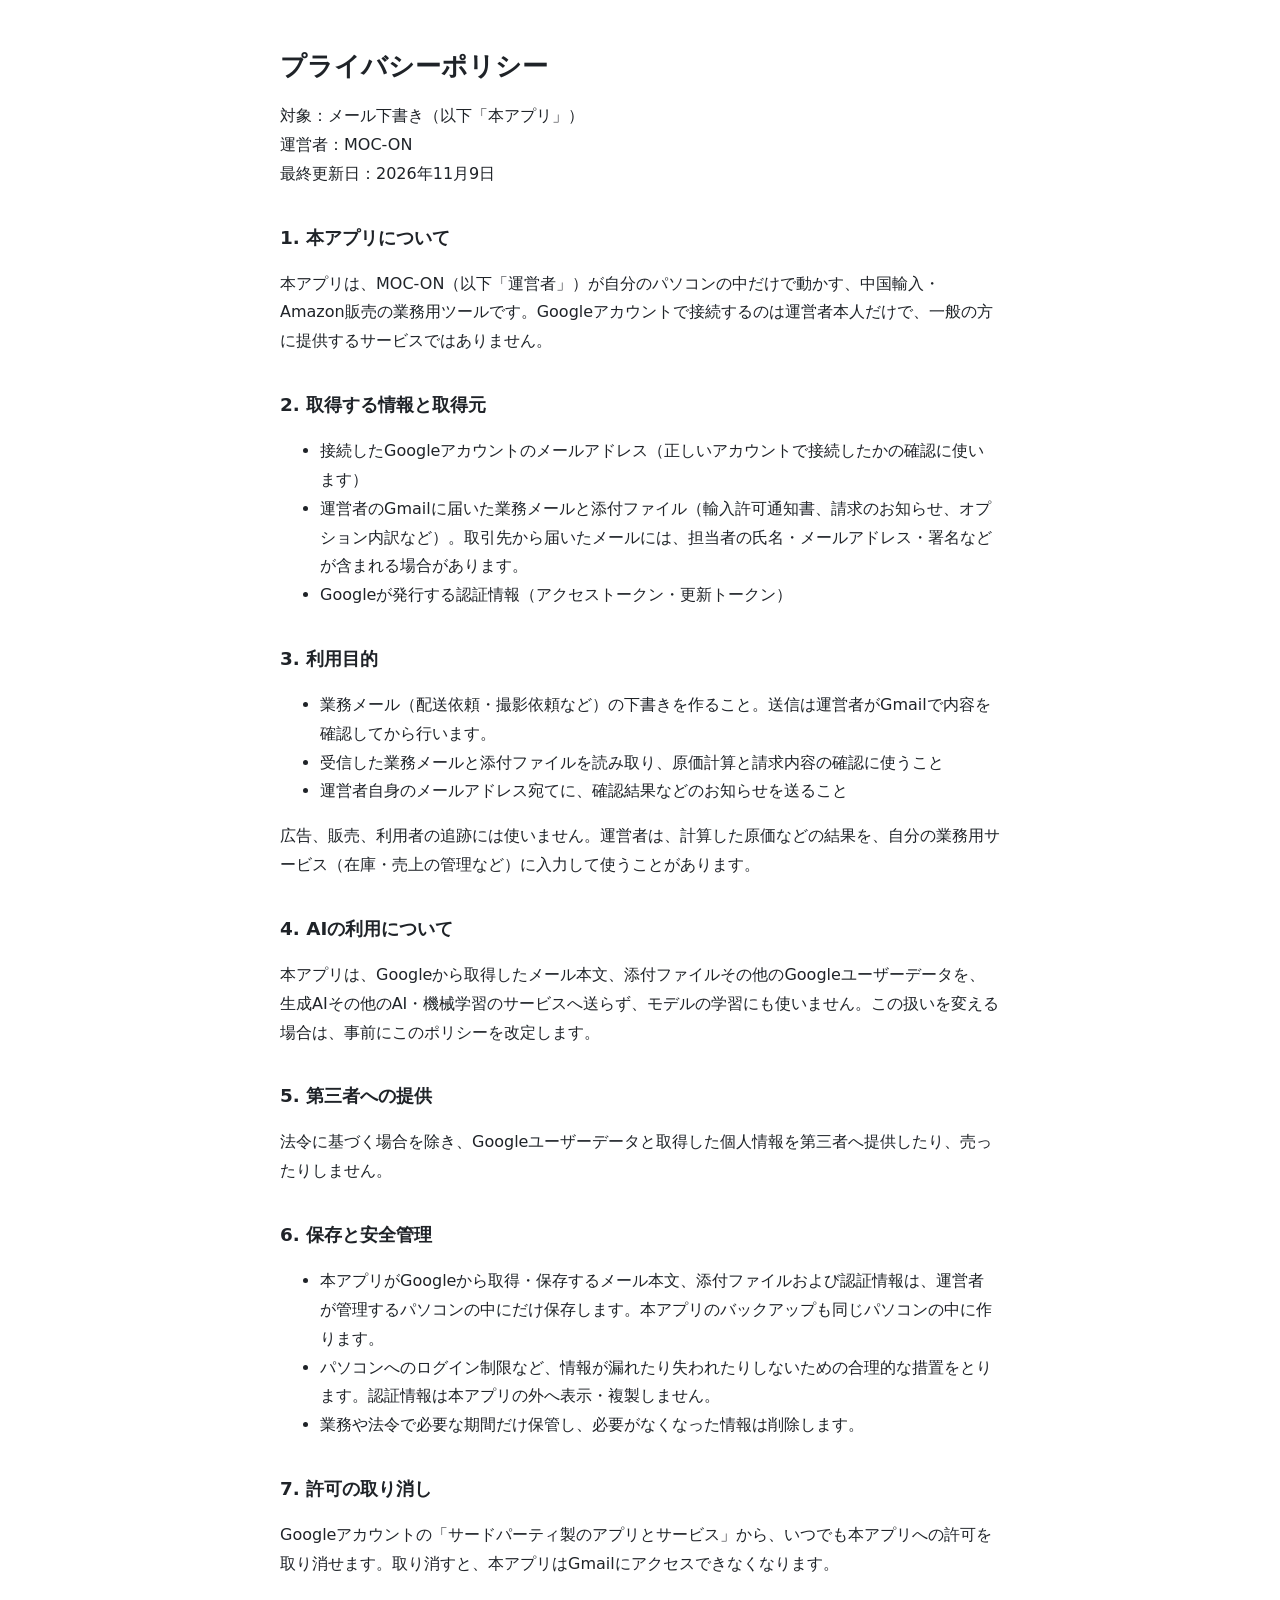
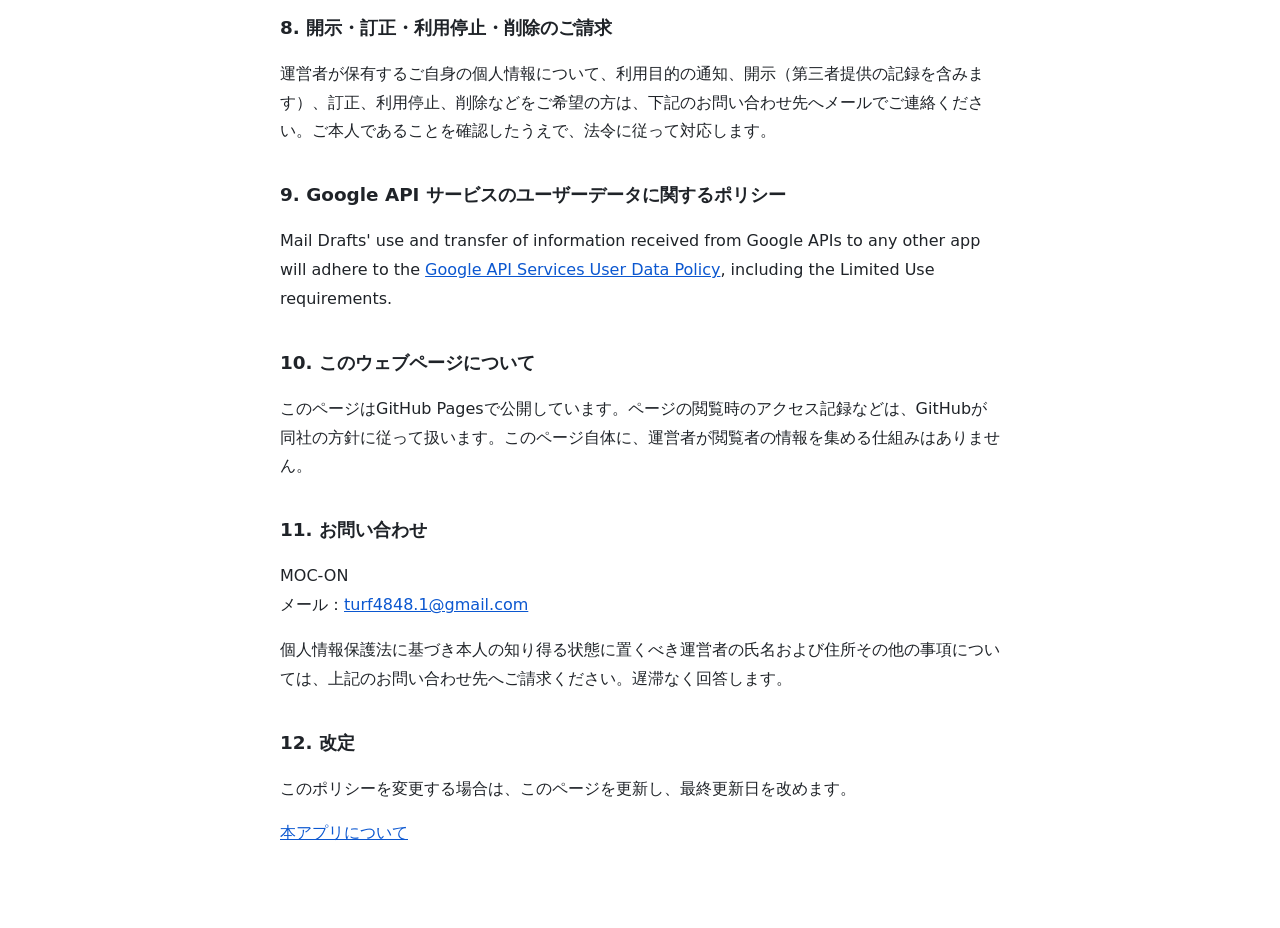
==== privacy.html @ c634601c "Add Mail Drafts homepage and privacy policy" ====
<!doctype html>
<html lang="ja">
<head>
<meta charset="utf-8">
<meta name="viewport" content="width=device-width, initial-scale=1">
<title>プライバシーポリシー | メール下書き</title>
<link rel="stylesheet" href="style.css">
</head>
<body>
<main>
<h1>プライバシーポリシー</h1>
<p>対象：メール下書き（以下「本アプリ」）<br>運営者：MOC-ON<br>最終更新日：2026年11月9日</p>

<h2>1. 本アプリについて</h2>
<p>本アプリは、MOC-ON（以下「運営者」）が自分のパソコンの中だけで動かす、中国輸入・Amazon販売の業務用ツールです。Googleアカウントで接続するのは運営者本人だけで、一般の方に提供するサービスではありません。</p>

<h2>2. 取得する情報と取得元</h2>
<ul>
<li>接続したGoogleアカウントのメールアドレス（正しいアカウントで接続したかの確認に使います）</li>
<li>運営者のGmailに届いた業務メールと添付ファイル（輸入許可通知書、請求のお知らせ、オプション内訳など）。取引先から届いたメールには、担当者の氏名・メールアドレス・署名などが含まれる場合があります。</li>
<li>Googleが発行する認証情報（アクセストークン・更新トークン）</li>
</ul>

<h2>3. 利用目的</h2>
<ul>
<li>業務メール（配送依頼・撮影依頼など）の下書きを作ること。送信は運営者がGmailで内容を確認してから行います。</li>
<li>受信した業務メールと添付ファイルを読み取り、原価計算と請求内容の確認に使うこと</li>
<li>運営者自身のメールアドレス宛てに、確認結果などのお知らせを送ること</li>
</ul>
<p>広告、販売、利用者の追跡には使いません。運営者は、計算した原価などの結果を、自分の業務用サービス（在庫・売上の管理など）に入力して使うことがあります。</p>

<h2>4. AIの利用について</h2>
<p>本アプリは、Googleから取得したメール本文、添付ファイルその他のGoogleユーザーデータを、生成AIその他のAI・機械学習のサービスへ送らず、モデルの学習にも使いません。この扱いを変える場合は、事前にこのポリシーを改定します。</p>

<h2>5. 第三者への提供</h2>
<p>法令に基づく場合を除き、Googleユーザーデータと取得した個人情報を第三者へ提供したり、売ったりしません。</p>

<h2>6. 保存と安全管理</h2>
<ul>
<li>本アプリがGoogleから取得・保存するメール本文、添付ファイルおよび認証情報は、運営者が管理するパソコンの中にだけ保存します。本アプリのバックアップも同じパソコンの中に作ります。</li>
<li>パソコンへのログイン制限など、情報が漏れたり失われたりしないための合理的な措置をとります。認証情報は本アプリの外へ表示・複製しません。</li>
<li>業務や法令で必要な期間だけ保管し、必要がなくなった情報は削除します。</li>
</ul>

<h2>7. 許可の取り消し</h2>
<p>Googleアカウントの「サードパーティ製のアプリとサービス」から、いつでも本アプリへの許可を取り消せます。取り消すと、本アプリはGmailにアクセスできなくなります。</p>

<h2>8. 開示・訂正・利用停止・削除のご請求</h2>
<p>運営者が保有するご自身の個人情報について、利用目的の通知、開示（第三者提供の記録を含みます）、訂正、利用停止、削除などをご希望の方は、下記のお問い合わせ先へメールでご連絡ください。ご本人であることを確認したうえで、法令に従って対応します。</p>

<h2>9. Google API サービスのユーザーデータに関するポリシー</h2>
<p lang="en">Mail Drafts' use and transfer of information received from Google APIs to any other app will adhere to the <a href="https://developers.google.com/terms/api-services-user-data-policy">Google API Services User Data Policy</a>, including the Limited Use requirements.</p>

<h2>10. このウェブページについて</h2>
<p>このページはGitHub Pagesで公開しています。ページの閲覧時のアクセス記録などは、GitHubが同社の方針に従って扱います。このページ自体に、運営者が閲覧者の情報を集める仕組みはありません。</p>

<h2>11. お問い合わせ</h2>
<p>MOC-ON<br>メール：<a href="mailto:turf4848.1@gmail.com">turf4848.1@gmail.com</a></p>
<p>個人情報保護法に基づき本人の知り得る状態に置くべき運営者の氏名および住所その他の事項については、上記のお問い合わせ先へご請求ください。遅滞なく回答します。</p>

<h2>12. 改定</h2>
<p>このポリシーを変更する場合は、このページを更新し、最終更新日を改めます。</p>

<p><a href="./">本アプリについて</a></p>
</main>
</body>
</html>
---- style.css ----
body { margin: 0; background: #ffffff; color: #1f2328; font-family: system-ui, -apple-system, "Segoe UI", "Hiragino Sans", "Yu Gothic UI", sans-serif; line-height: 1.8; }
main { max-width: 720px; margin: 0 auto; padding: 32px 16px 64px; }
h1 { font-size: 1.6rem; line-height: 1.4; }
h2 { font-size: 1.15rem; margin-top: 2rem; }
a { color: #0b57d0; }
hr { border: 0; border-top: 1px solid #d0d7de; margin: 2rem 0; }
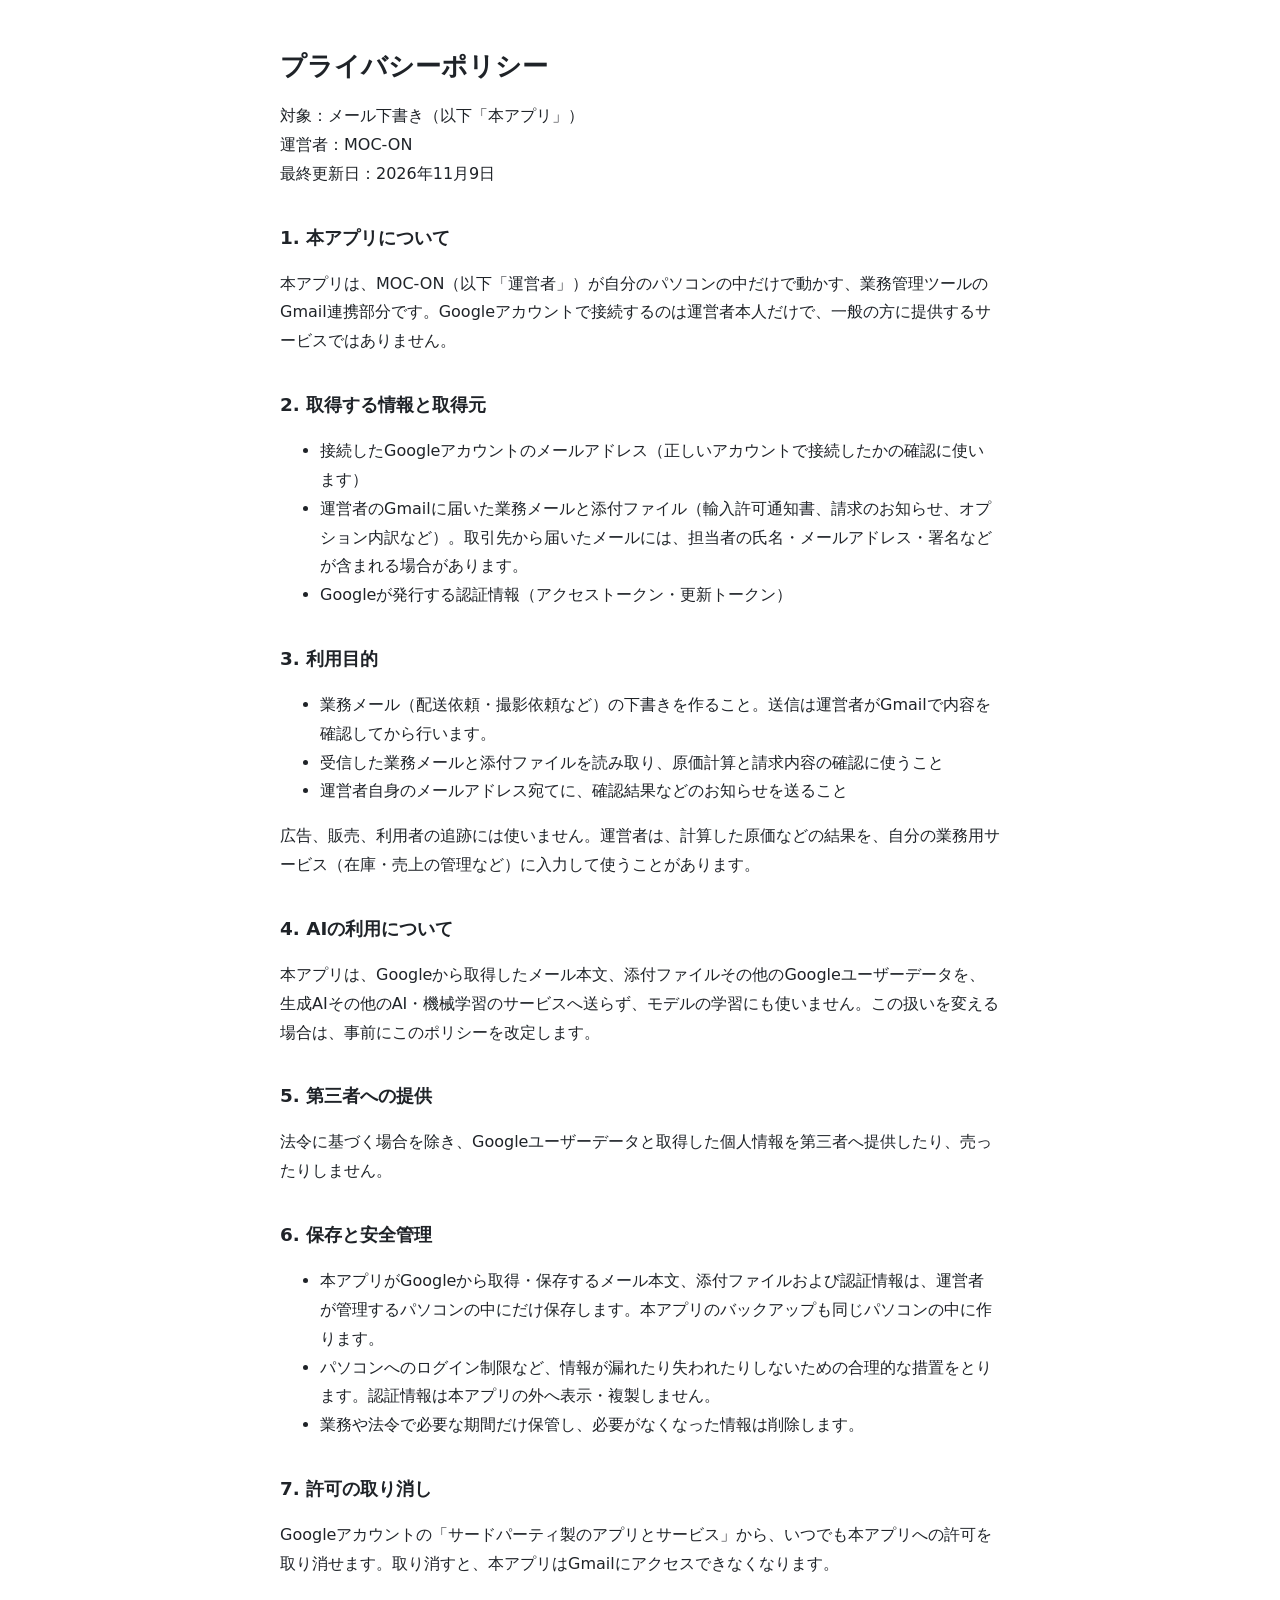
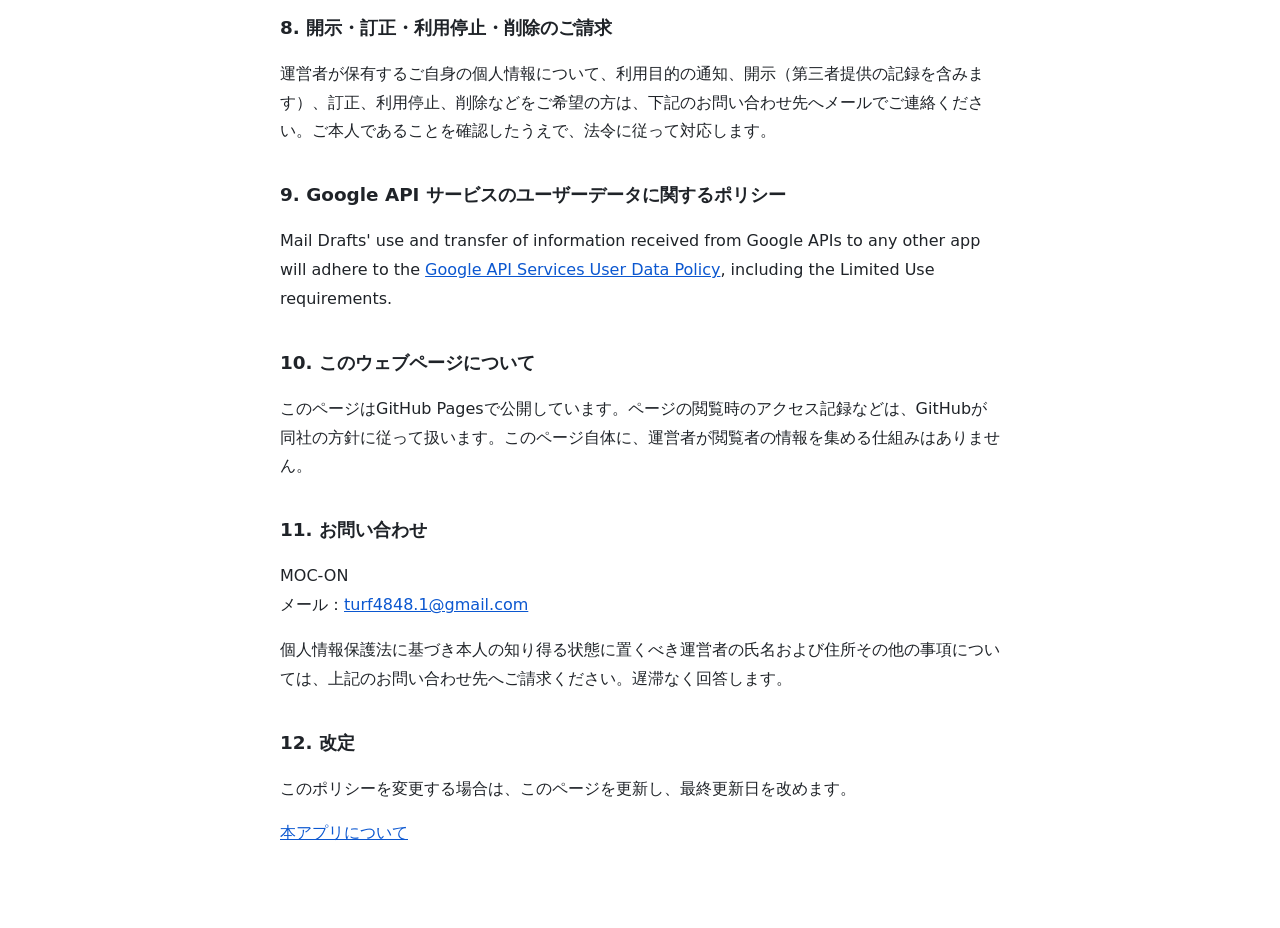
==== commit f494869e: "Remove business-area wording from the description" ====
--- a/privacy.html
+++ b/privacy.html
@@ -12,7 +12,7 @@
 <p>対象：メール下書き（以下「本アプリ」）<br>運営者：MOC-ON<br>最終更新日：2026年11月9日</p>
 
 <h2>1. 本アプリについて</h2>
-<p>本アプリは、MOC-ON（以下「運営者」）が自分のパソコンの中だけで動かす、中国輸入・Amazon販売の業務用ツールです。Googleアカウントで接続するのは運営者本人だけで、一般の方に提供するサービスではありません。</p>
+<p>本アプリは、MOC-ON（以下「運営者」）が自分のパソコンの中だけで動かす、業務管理ツールのGmail連携部分です。Googleアカウントで接続するのは運営者本人だけで、一般の方に提供するサービスではありません。</p>
 
 <h2>2. 取得する情報と取得元</h2>
 <ul>
